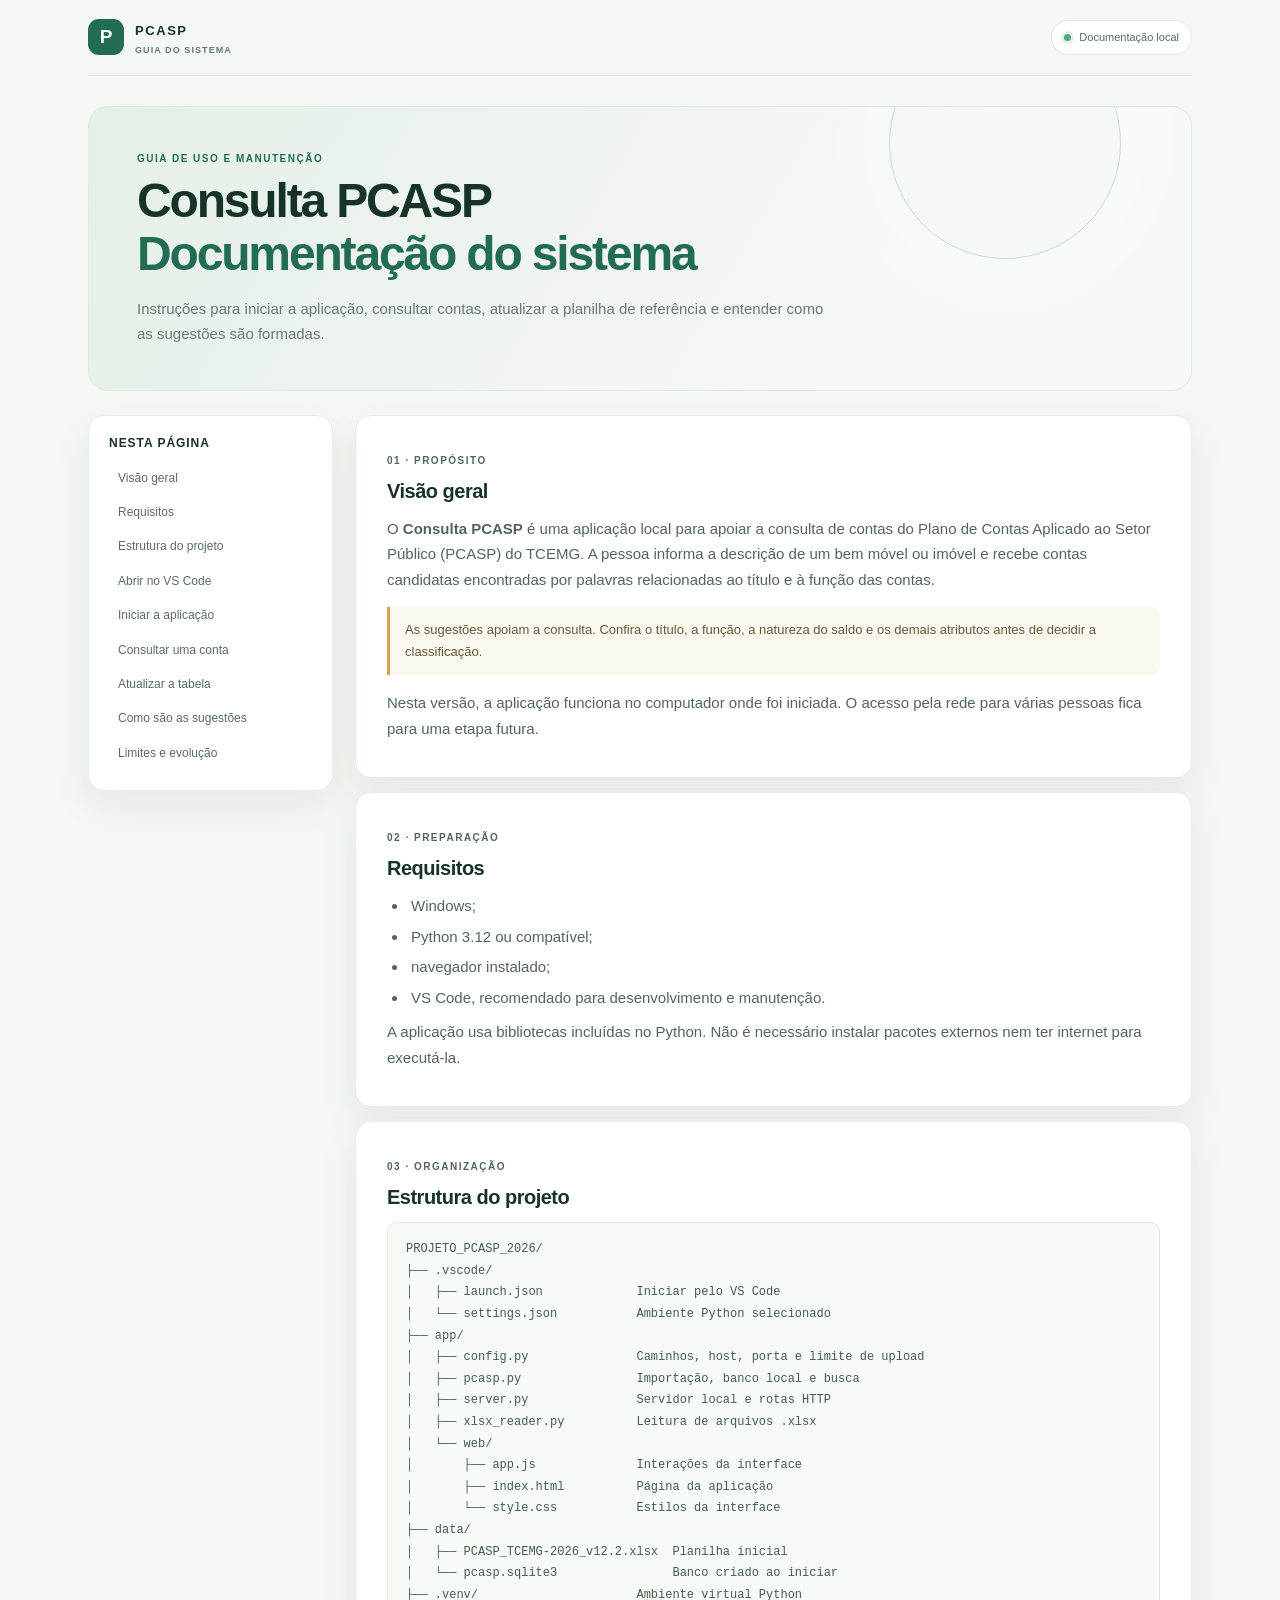
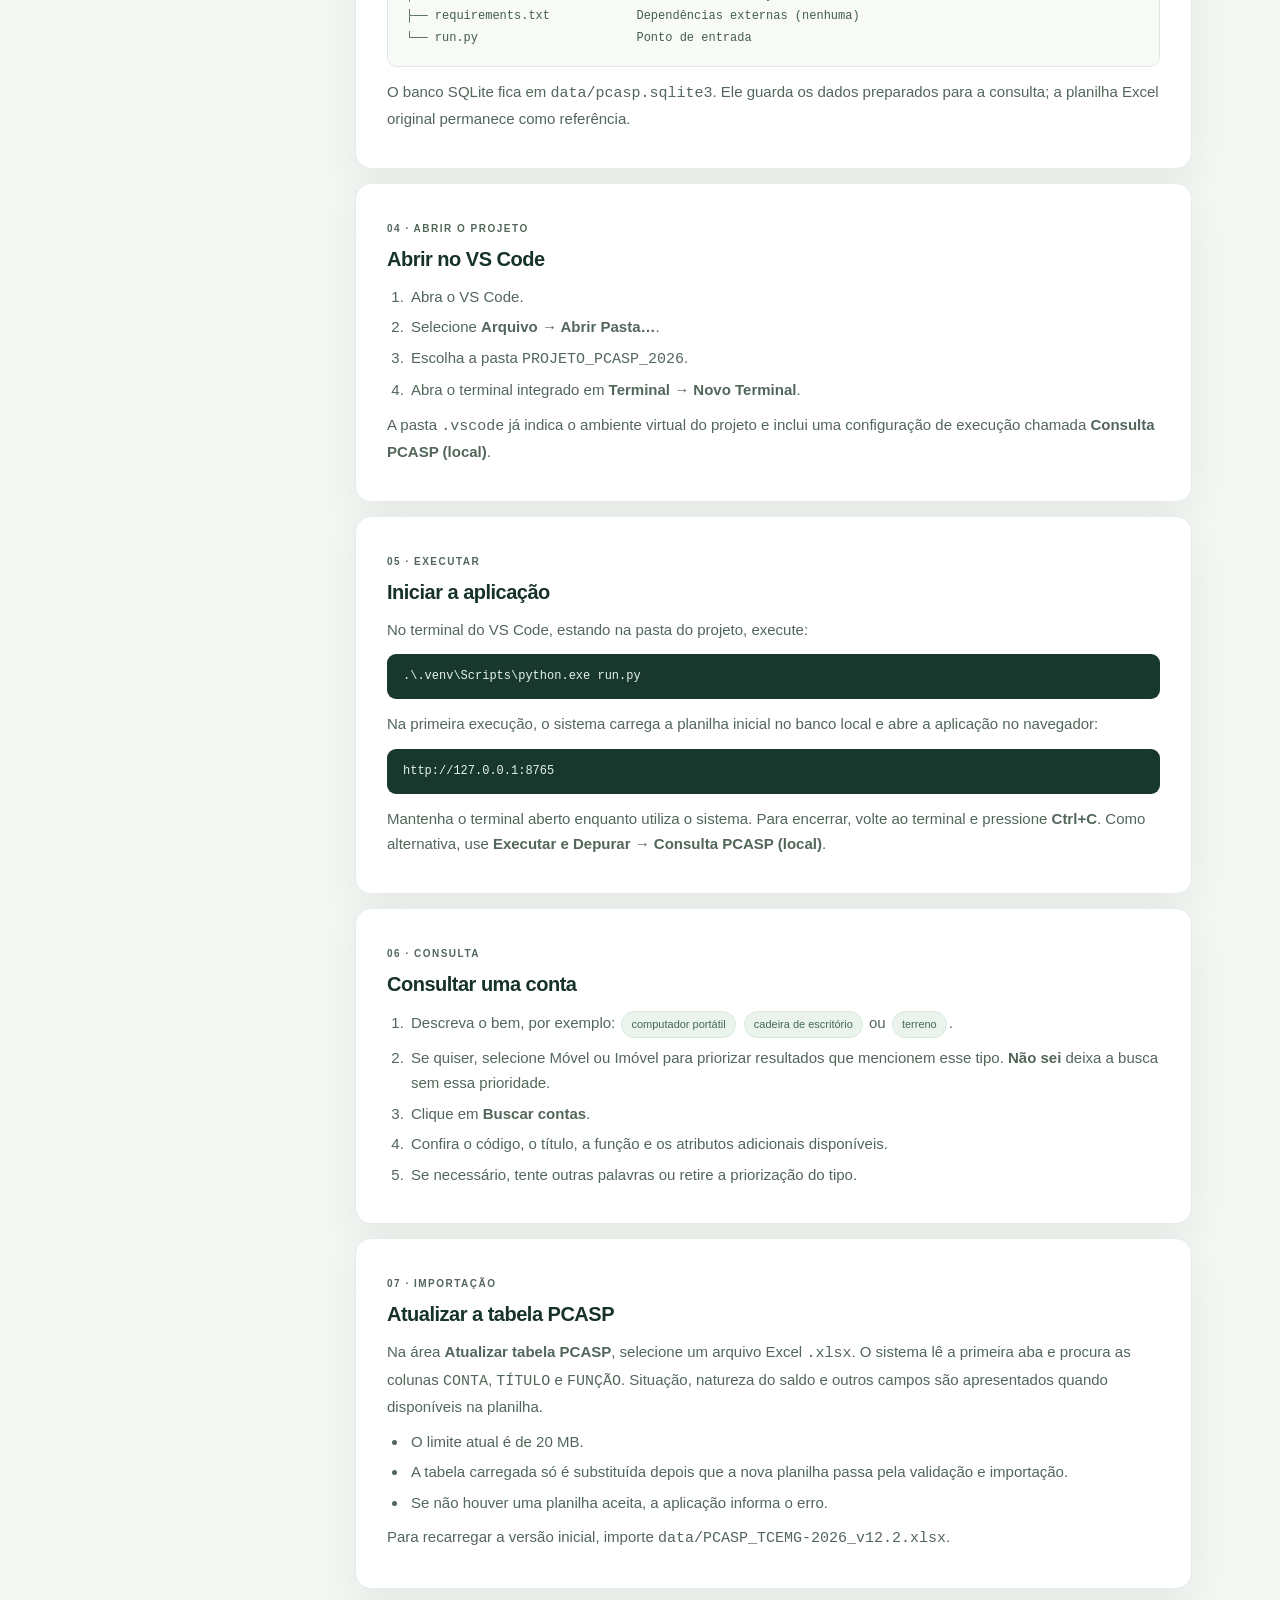
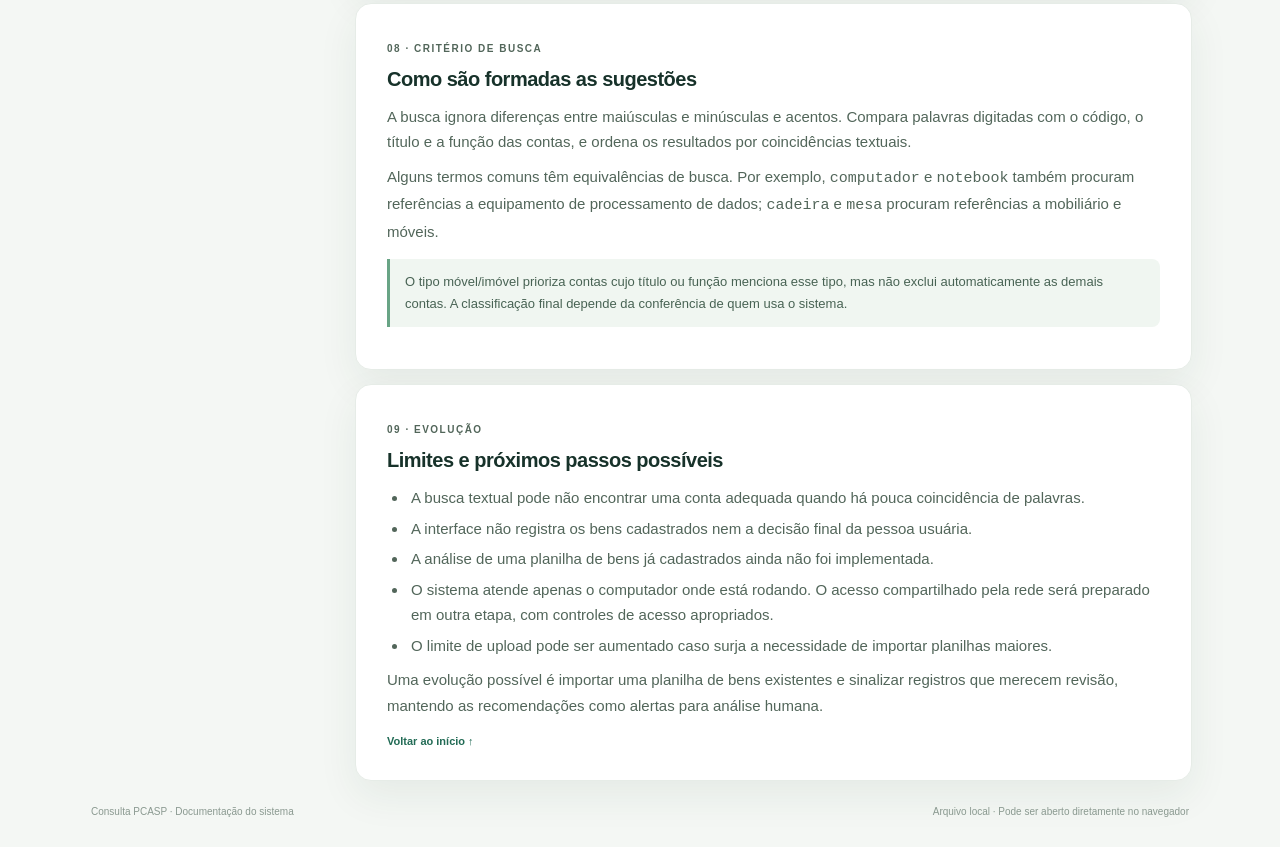
==== DOCUMENTACAO.html @ 6837db99 "Documentção" ====
<!doctype html>
<html lang="pt-BR">
<head>
  <meta charset="utf-8">
  <meta name="viewport" content="width=device-width, initial-scale=1">
  <meta name="theme-color" content="#f4f7f4">
  <title>Documentação | Consulta PCASP</title>
  <style>
    :root{--ink:#17322a;--green:#226b55;--muted:#687b71;--line:#dfe9e1;--paper:#fff;--bg:#f4f7f4;--soft:#eaf3ec;--gold:#d5a34c;--shadow:0 15px 40px #1c443012}
    *{box-sizing:border-box}html{scroll-behavior:smooth;scroll-padding-top:24px}body{margin:0;background:var(--bg);color:var(--ink);font:15px/1.7 "Segoe UI",Arial,sans-serif;-webkit-font-smoothing:antialiased}.layout{max-width:1160px;margin:auto;padding:0 28px}.topbar{height:76px;border-bottom:1px solid var(--line);display:flex;align-items:center;justify-content:space-between}.brand{display:flex;align-items:center;gap:11px;text-decoration:none;color:inherit}.mark{height:36px;width:36px;border-radius:11px;display:grid;place-items:center;background:var(--green);color:#fff;font-weight:800;font-size:19px}.brand-title{font-weight:800;letter-spacing:.12em;font-size:13px}.brand-sub{display:block;font-size:9px;letter-spacing:.12em;color:var(--muted);font-weight:700}.local{display:flex;align-items:center;gap:8px;font-size:11px;color:#557064;border:1px solid var(--line);border-radius:999px;background:#fff;padding:7px 12px}.dot{width:7px;height:7px;background:#52a77d;border-radius:50%;box-shadow:0 0 0 3px #e2f0e7}.hero{margin:30px 0 24px;padding:43px 48px;border-radius:20px;background:linear-gradient(120deg,#e4f0e6,#f6f8f4 72%);border:1px solid #dfebdf;position:relative;overflow:hidden}.hero:after{content:"";position:absolute;width:230px;height:230px;border:1px solid #c9ddce;border-radius:50%;right:70px;top:-80px;box-shadow:0 0 0 26px #ffffff22,0 0 0 52px #ffffff15}.eyebrow,.section-kicker{font-size:10px;text-transform:uppercase;letter-spacing:.15em;font-weight:800;color:var(--green);margin:0 0 8px}.hero h1{font-size:clamp(32px,5vw,48px);letter-spacing:-.045em;line-height:1.1;margin:0;max-width:700px}.hero h1 span{color:var(--green)}.hero p:last-child{max-width:690px;color:var(--muted);margin:15px 0 0}.content{display:grid;grid-template-columns:245px minmax(0,1fr);gap:22px;align-items:start}.nav,.doc-section{background:var(--paper);border:1px solid #e6ece7;border-radius:16px;box-shadow:var(--shadow)}.nav{position:sticky;top:18px;padding:20px}.nav h2{font:700 12px "Segoe UI",Arial,sans-serif;letter-spacing:.08em;margin:0 0 11px}.nav a{display:block;color:#596d62;text-decoration:none;font-size:12px;padding:7px 9px;border-radius:7px}.nav a:hover,.nav a:focus{background:var(--soft);color:var(--green);outline:0}.sections{display:grid;gap:14px}.doc-section{padding:27px 31px;scroll-margin-top:18px}.doc-section h2{font-size:20px;line-height:1.3;letter-spacing:-.025em;margin:0 0 12px}.doc-section h3{font-size:14px;margin:20px 0 7px}.doc-section p{margin:9px 0;color:#52665a}.doc-section ul,.doc-section ol{padding-left:21px;color:#52665a;margin:9px 0}.doc-section li{padding-left:3px;margin:5px 0}.note{border-left:3px solid var(--gold);background:#fbf8f0;padding:12px 15px;border-radius:0 8px 8px 0;color:#665938;font-size:13px;margin:15px 0}.tip{border-left:3px solid #68a485;background:#f0f6f1;padding:12px 15px;border-radius:0 8px 8px 0;color:#486354;font-size:13px;margin:15px 0}.tree{border:1px solid var(--line);background:#f8faf8;border-radius:10px;padding:16px 18px;overflow:auto;font:12px/1.8 Consolas,"Courier New",monospace;color:#425d4c}.code{display:block;overflow:auto;background:#18372d;color:#e4f2e7;border-radius:9px;padding:13px 16px;font:12px/1.6 Consolas,"Courier New",monospace;margin:12px 0}.pill{display:inline-block;background:var(--soft);border:1px solid #d8e8dc;border-radius:999px;padding:3px 9px;font-size:11px;color:#456b54;margin:2px}.footer{display:flex;justify-content:space-between;gap:15px;padding:22px 3px 35px;color:#8a9990;font-size:10px}.top-link{color:var(--green);font-size:11px;font-weight:700;text-decoration:none}.top-link:hover{text-decoration:underline}
    @media(max-width:780px){.layout{padding:0 16px}.hero{padding:32px 24px}.hero:after{right:-120px}.content{grid-template-columns:1fr}.nav{position:static;padding:16px}.nav-links{display:grid;grid-template-columns:repeat(2,minmax(0,1fr));gap:2px}.doc-section{padding:23px 21px}.footer{flex-direction:column}.topbar{height:66px}}
    @media print{body{background:#fff}.layout{max-width:none;padding:0}.topbar{height:58px}.hero,.nav,.doc-section{box-shadow:none}.content{display:block}.nav{display:none}.doc-section{break-inside:avoid;margin:10px 0}.hero:after,.local{display:none}.footer{padding-bottom:0}}
  </style>
</head>
<body>
  <div class="layout" id="topo">
    <header class="topbar">
      <a class="brand" href="#topo" aria-label="Consulta PCASP, início"><span class="mark">P</span><span><span class="brand-title">PCASP</span><span class="brand-sub">GUIA DO SISTEMA</span></span></a>
      <span class="local"><span class="dot"></span> Documentação local</span>
    </header>

    <section class="hero">
      <p class="eyebrow">GUIA DE USO E MANUTENÇÃO</p>
      <h1>Consulta PCASP<br><span>Documentação do sistema</span></h1>
      <p>Instruções para iniciar a aplicação, consultar contas, atualizar a planilha de referência e entender como as sugestões são formadas.</p>
    </section>

    <div class="content">
      <nav class="nav" aria-label="Navegação da documentação">
        <h2>NESTA PÁGINA</h2>
        <div class="nav-links">
          <a href="#visao-geral">Visão geral</a>
          <a href="#requisitos">Requisitos</a>
          <a href="#estrutura">Estrutura do projeto</a>
          <a href="#vs-code">Abrir no VS Code</a>
          <a href="#iniciar">Iniciar a aplicação</a>
          <a href="#consultar">Consultar uma conta</a>
          <a href="#atualizar">Atualizar a tabela</a>
          <a href="#sugestoes">Como são as sugestões</a>
          <a href="#limites">Limites e evolução</a>
        </div>
      </nav>

      <main class="sections">
        <section class="doc-section" id="visao-geral">
          <p class="section-kicker">01 · Propósito</p>
          <h2>Visão geral</h2>
          <p>O <strong>Consulta PCASP</strong> é uma aplicação local para apoiar a consulta de contas do Plano de Contas Aplicado ao Setor Público (PCASP) do TCEMG. A pessoa informa a descrição de um bem móvel ou imóvel e recebe contas candidatas encontradas por palavras relacionadas ao título e à função das contas.</p>
          <div class="note">As sugestões apoiam a consulta. Confira o título, a função, a natureza do saldo e os demais atributos antes de decidir a classificação.</div>
          <p>Nesta versão, a aplicação funciona no computador onde foi iniciada. O acesso pela rede para várias pessoas fica para uma etapa futura.</p>
        </section>

        <section class="doc-section" id="requisitos">
          <p class="section-kicker">02 · Preparação</p>
          <h2>Requisitos</h2>
          <ul><li>Windows;</li><li>Python 3.12 ou compatível;</li><li>navegador instalado;</li><li>VS Code, recomendado para desenvolvimento e manutenção.</li></ul>
          <p>A aplicação usa bibliotecas incluídas no Python. Não é necessário instalar pacotes externos nem ter internet para executá-la.</p>
        </section>

        <section class="doc-section" id="estrutura">
          <p class="section-kicker">03 · Organização</p>
          <h2>Estrutura do projeto</h2>
          <pre class="tree">PROJETO_PCASP_2026/
├── .vscode/
│   ├── launch.json             Iniciar pelo VS Code
│   └── settings.json           Ambiente Python selecionado
├── app/
│   ├── config.py               Caminhos, host, porta e limite de upload
│   ├── pcasp.py                Importação, banco local e busca
│   ├── server.py               Servidor local e rotas HTTP
│   ├── xlsx_reader.py          Leitura de arquivos .xlsx
│   └── web/
│       ├── app.js              Interações da interface
│       ├── index.html          Página da aplicação
│       └── style.css           Estilos da interface
├── data/
│   ├── PCASP_TCEMG-2026_v12.2.xlsx  Planilha inicial
│   └── pcasp.sqlite3                Banco criado ao iniciar
├── .venv/                      Ambiente virtual Python
├── requirements.txt            Dependências externas (nenhuma)
└── run.py                      Ponto de entrada</pre>
          <p>O banco SQLite fica em <code>data/pcasp.sqlite3</code>. Ele guarda os dados preparados para a consulta; a planilha Excel original permanece como referência.</p>
        </section>

        <section class="doc-section" id="vs-code">
          <p class="section-kicker">04 · Abrir o projeto</p>
          <h2>Abrir no VS Code</h2>
          <ol><li>Abra o VS Code.</li><li>Selecione <strong>Arquivo → Abrir Pasta…</strong>.</li><li>Escolha a pasta <code>PROJETO_PCASP_2026</code>.</li><li>Abra o terminal integrado em <strong>Terminal → Novo Terminal</strong>.</li></ol>
          <p>A pasta <code>.vscode</code> já indica o ambiente virtual do projeto e inclui uma configuração de execução chamada <strong>Consulta PCASP (local)</strong>.</p>
        </section>

        <section class="doc-section" id="iniciar">
          <p class="section-kicker">05 · Executar</p>
          <h2>Iniciar a aplicação</h2>
          <p>No terminal do VS Code, estando na pasta do projeto, execute:</p>
          <code class="code">.\.venv\Scripts\python.exe run.py</code>
          <p>Na primeira execução, o sistema carrega a planilha inicial no banco local e abre a aplicação no navegador:</p>
          <code class="code">http://127.0.0.1:8765</code>
          <p>Mantenha o terminal aberto enquanto utiliza o sistema. Para encerrar, volte ao terminal e pressione <strong>Ctrl+C</strong>. Como alternativa, use <strong>Executar e Depurar → Consulta PCASP (local)</strong>.</p>
        </section>

        <section class="doc-section" id="consultar">
          <p class="section-kicker">06 · Consulta</p>
          <h2>Consultar uma conta</h2>
          <ol><li>Descreva o bem, por exemplo: <span class="pill">computador portátil</span> <span class="pill">cadeira de escritório</span> ou <span class="pill">terreno</span>.</li><li>Se quiser, selecione Móvel ou Imóvel para priorizar resultados que mencionem esse tipo. <strong>Não sei</strong> deixa a busca sem essa prioridade.</li><li>Clique em <strong>Buscar contas</strong>.</li><li>Confira o código, o título, a função e os atributos adicionais disponíveis.</li><li>Se necessário, tente outras palavras ou retire a priorização do tipo.</li></ol>
        </section>

        <section class="doc-section" id="atualizar">
          <p class="section-kicker">07 · Importação</p>
          <h2>Atualizar a tabela PCASP</h2>
          <p>Na área <strong>Atualizar tabela PCASP</strong>, selecione um arquivo Excel <code>.xlsx</code>. O sistema lê a primeira aba e procura as colunas <code>CONTA</code>, <code>TÍTULO</code> e <code>FUNÇÃO</code>. Situação, natureza do saldo e outros campos são apresentados quando disponíveis na planilha.</p>
          <ul><li>O limite atual é de 20 MB.</li><li>A tabela carregada só é substituída depois que a nova planilha passa pela validação e importação.</li><li>Se não houver uma planilha aceita, a aplicação informa o erro.</li></ul>
          <p>Para recarregar a versão inicial, importe <code>data/PCASP_TCEMG-2026_v12.2.xlsx</code>.</p>
        </section>

        <section class="doc-section" id="sugestoes">
          <p class="section-kicker">08 · Critério de busca</p>
          <h2>Como são formadas as sugestões</h2>
          <p>A busca ignora diferenças entre maiúsculas e minúsculas e acentos. Compara palavras digitadas com o código, o título e a função das contas, e ordena os resultados por coincidências textuais.</p>
          <p>Alguns termos comuns têm equivalências de busca. Por exemplo, <code>computador</code> e <code>notebook</code> também procuram referências a equipamento de processamento de dados; <code>cadeira</code> e <code>mesa</code> procuram referências a mobiliário e móveis.</p>
          <div class="tip">O tipo móvel/imóvel prioriza contas cujo título ou função menciona esse tipo, mas não exclui automaticamente as demais contas. A classificação final depende da conferência de quem usa o sistema.</div>
        </section>

        <section class="doc-section" id="limites">
          <p class="section-kicker">09 · Evolução</p>
          <h2>Limites e próximos passos possíveis</h2>
          <ul><li>A busca textual pode não encontrar uma conta adequada quando há pouca coincidência de palavras.</li><li>A interface não registra os bens cadastrados nem a decisão final da pessoa usuária.</li><li>A análise de uma planilha de bens já cadastrados ainda não foi implementada.</li><li>O sistema atende apenas o computador onde está rodando. O acesso compartilhado pela rede será preparado em outra etapa, com controles de acesso apropriados.</li><li>O limite de upload pode ser aumentado caso surja a necessidade de importar planilhas maiores.</li></ul>
          <p>Uma evolução possível é importar uma planilha de bens existentes e sinalizar registros que merecem revisão, mantendo as recomendações como alertas para análise humana.</p>
          <a class="top-link" href="#topo">Voltar ao início ↑</a>
        </section>
      </main>
    </div>

    <footer class="footer"><span>Consulta PCASP · Documentação do sistema</span><span>Arquivo local · Pode ser aberto diretamente no navegador</span></footer>
  </div>
</body>
</html>
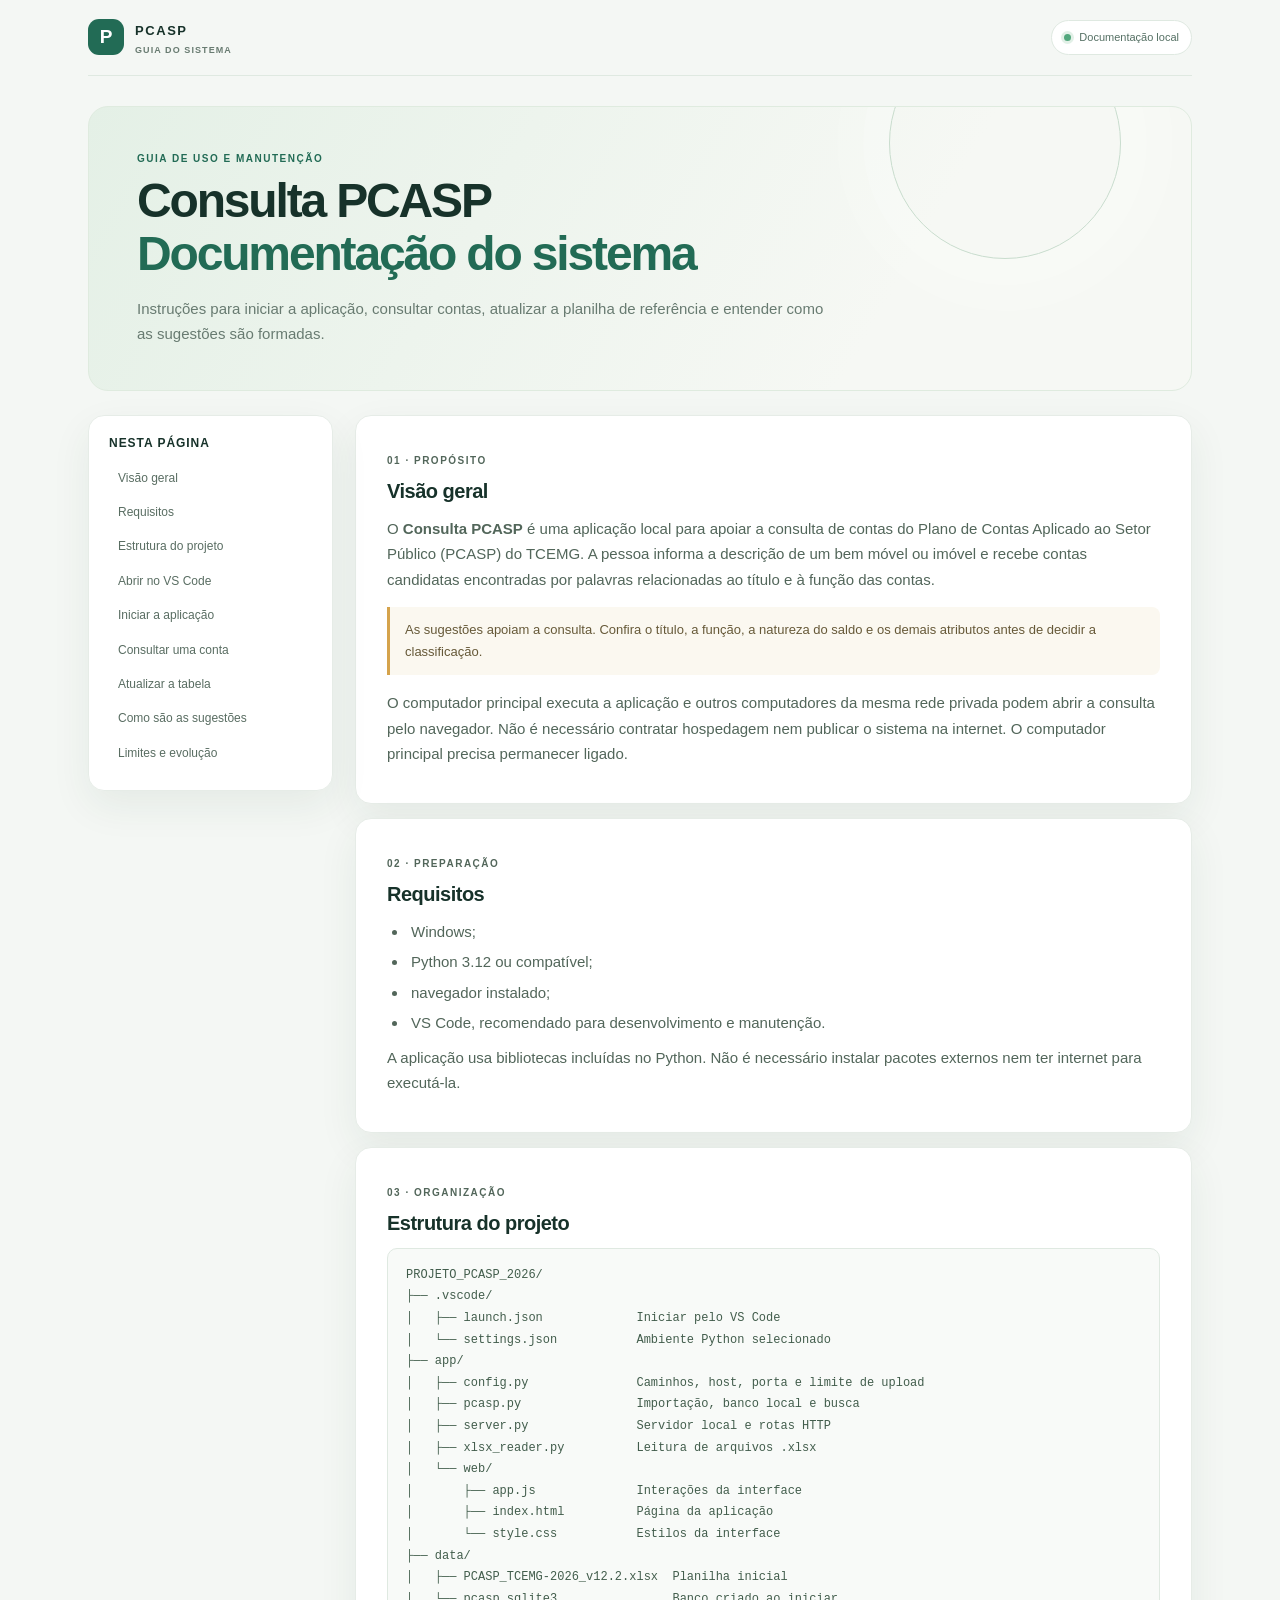
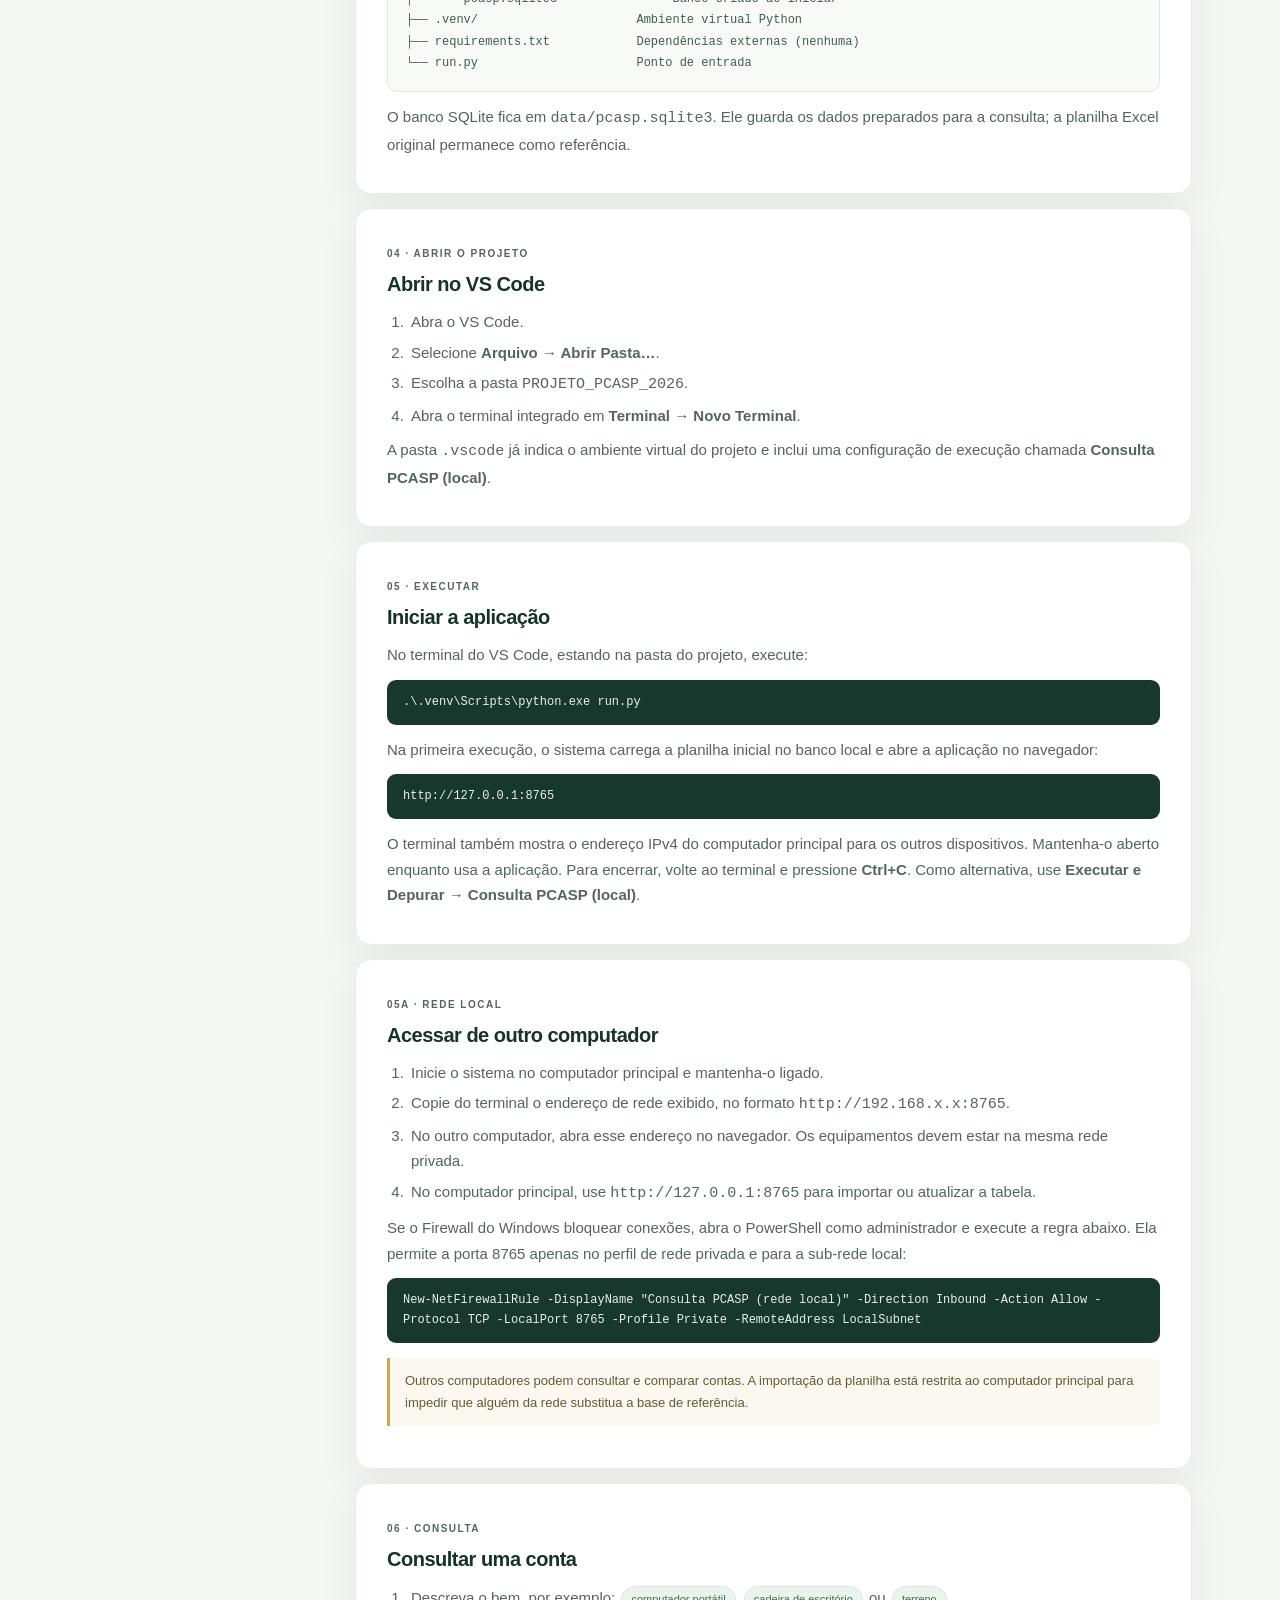
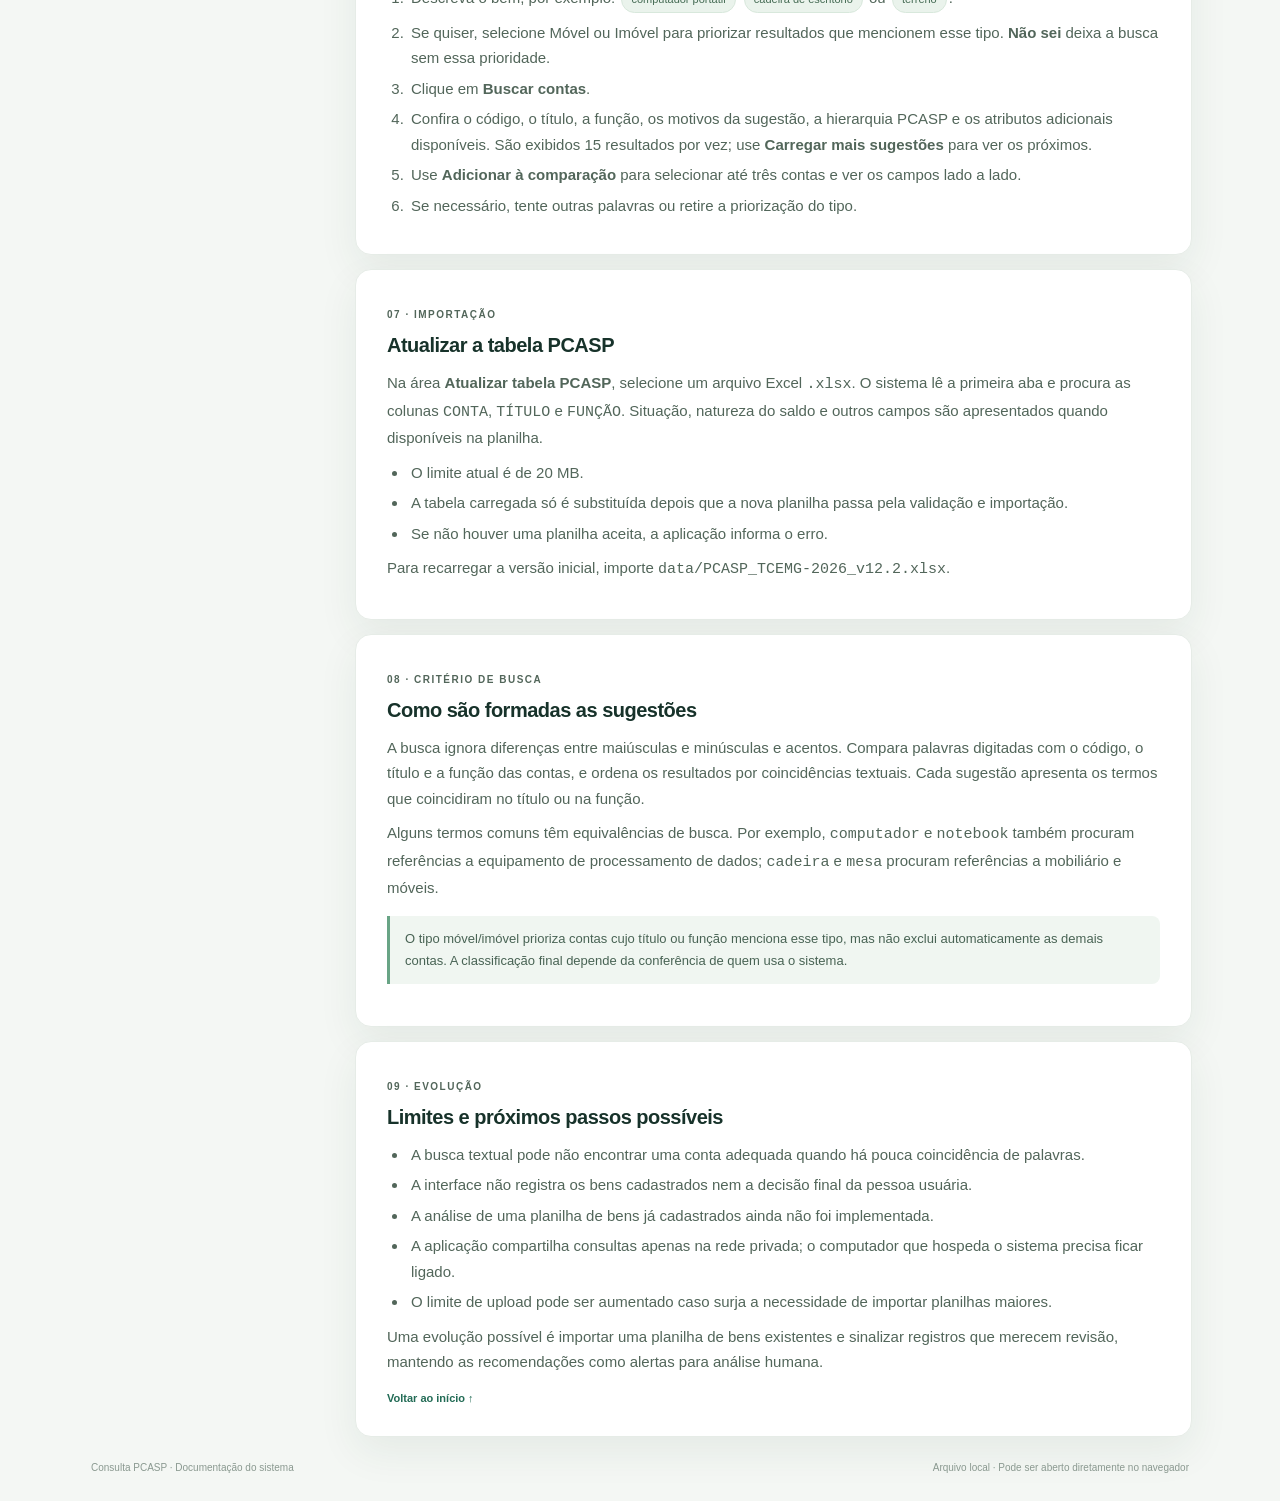
==== commit ce2fb7f2: "documentação e comparação entre contas" ====
--- a/DOCUMENTACAO.html
+++ b/DOCUMENTACAO.html
@@ -47,7 +47,7 @@
           <h2>Visão geral</h2>
           <p>O <strong>Consulta PCASP</strong> é uma aplicação local para apoiar a consulta de contas do Plano de Contas Aplicado ao Setor Público (PCASP) do TCEMG. A pessoa informa a descrição de um bem móvel ou imóvel e recebe contas candidatas encontradas por palavras relacionadas ao título e à função das contas.</p>
           <div class="note">As sugestões apoiam a consulta. Confira o título, a função, a natureza do saldo e os demais atributos antes de decidir a classificação.</div>
-          <p>Nesta versão, a aplicação funciona no computador onde foi iniciada. O acesso pela rede para várias pessoas fica para uma etapa futura.</p>
+          <p>O computador principal executa a aplicação e outros computadores da mesma rede privada podem abrir a consulta pelo navegador. Não é necessário contratar hospedagem nem publicar o sistema na internet. O computador principal precisa permanecer ligado.</p>
         </section>
 
         <section class="doc-section" id="requisitos">
@@ -96,13 +96,22 @@
           <code class="code">.\.venv\Scripts\python.exe run.py</code>
           <p>Na primeira execução, o sistema carrega a planilha inicial no banco local e abre a aplicação no navegador:</p>
           <code class="code">http://127.0.0.1:8765</code>
-          <p>Mantenha o terminal aberto enquanto utiliza o sistema. Para encerrar, volte ao terminal e pressione <strong>Ctrl+C</strong>. Como alternativa, use <strong>Executar e Depurar → Consulta PCASP (local)</strong>.</p>
+          <p>O terminal também mostra o endereço IPv4 do computador principal para os outros dispositivos. Mantenha-o aberto enquanto usa a aplicação. Para encerrar, volte ao terminal e pressione <strong>Ctrl+C</strong>. Como alternativa, use <strong>Executar e Depurar → Consulta PCASP (local)</strong>.</p>
+        </section>
+
+        <section class="doc-section" id="rede">
+          <p class="section-kicker">05A · Rede local</p>
+          <h2>Acessar de outro computador</h2>
+          <ol><li>Inicie o sistema no computador principal e mantenha-o ligado.</li><li>Copie do terminal o endereço de rede exibido, no formato <code>http://192.168.x.x:8765</code>.</li><li>No outro computador, abra esse endereço no navegador. Os equipamentos devem estar na mesma rede privada.</li><li>No computador principal, use <code>http://127.0.0.1:8765</code> para importar ou atualizar a tabela.</li></ol>
+          <p>Se o Firewall do Windows bloquear conexões, abra o PowerShell como administrador e execute a regra abaixo. Ela permite a porta 8765 apenas no perfil de rede privada e para a sub-rede local:</p>
+          <code class="code">New-NetFirewallRule -DisplayName "Consulta PCASP (rede local)" -Direction Inbound -Action Allow -Protocol TCP -LocalPort 8765 -Profile Private -RemoteAddress LocalSubnet</code>
+          <div class="note">Outros computadores podem consultar e comparar contas. A importação da planilha está restrita ao computador principal para impedir que alguém da rede substitua a base de referência.</div>
         </section>
 
         <section class="doc-section" id="consultar">
           <p class="section-kicker">06 · Consulta</p>
           <h2>Consultar uma conta</h2>
-          <ol><li>Descreva o bem, por exemplo: <span class="pill">computador portátil</span> <span class="pill">cadeira de escritório</span> ou <span class="pill">terreno</span>.</li><li>Se quiser, selecione Móvel ou Imóvel para priorizar resultados que mencionem esse tipo. <strong>Não sei</strong> deixa a busca sem essa prioridade.</li><li>Clique em <strong>Buscar contas</strong>.</li><li>Confira o código, o título, a função e os atributos adicionais disponíveis.</li><li>Se necessário, tente outras palavras ou retire a priorização do tipo.</li></ol>
+          <ol><li>Descreva o bem, por exemplo: <span class="pill">computador portátil</span> <span class="pill">cadeira de escritório</span> ou <span class="pill">terreno</span>.</li><li>Se quiser, selecione Móvel ou Imóvel para priorizar resultados que mencionem esse tipo. <strong>Não sei</strong> deixa a busca sem essa prioridade.</li><li>Clique em <strong>Buscar contas</strong>.</li><li>Confira o código, o título, a função, os motivos da sugestão, a hierarquia PCASP e os atributos adicionais disponíveis. São exibidos 15 resultados por vez; use <strong>Carregar mais sugestões</strong> para ver os próximos.</li><li>Use <strong>Adicionar à comparação</strong> para selecionar até três contas e ver os campos lado a lado.</li><li>Se necessário, tente outras palavras ou retire a priorização do tipo.</li></ol>
         </section>
 
         <section class="doc-section" id="atualizar">
@@ -116,7 +125,7 @@
         <section class="doc-section" id="sugestoes">
           <p class="section-kicker">08 · Critério de busca</p>
           <h2>Como são formadas as sugestões</h2>
-          <p>A busca ignora diferenças entre maiúsculas e minúsculas e acentos. Compara palavras digitadas com o código, o título e a função das contas, e ordena os resultados por coincidências textuais.</p>
+          <p>A busca ignora diferenças entre maiúsculas e minúsculas e acentos. Compara palavras digitadas com o código, o título e a função das contas, e ordena os resultados por coincidências textuais. Cada sugestão apresenta os termos que coincidiram no título ou na função.</p>
           <p>Alguns termos comuns têm equivalências de busca. Por exemplo, <code>computador</code> e <code>notebook</code> também procuram referências a equipamento de processamento de dados; <code>cadeira</code> e <code>mesa</code> procuram referências a mobiliário e móveis.</p>
           <div class="tip">O tipo móvel/imóvel prioriza contas cujo título ou função menciona esse tipo, mas não exclui automaticamente as demais contas. A classificação final depende da conferência de quem usa o sistema.</div>
         </section>
@@ -124,7 +133,7 @@
         <section class="doc-section" id="limites">
           <p class="section-kicker">09 · Evolução</p>
           <h2>Limites e próximos passos possíveis</h2>
-          <ul><li>A busca textual pode não encontrar uma conta adequada quando há pouca coincidência de palavras.</li><li>A interface não registra os bens cadastrados nem a decisão final da pessoa usuária.</li><li>A análise de uma planilha de bens já cadastrados ainda não foi implementada.</li><li>O sistema atende apenas o computador onde está rodando. O acesso compartilhado pela rede será preparado em outra etapa, com controles de acesso apropriados.</li><li>O limite de upload pode ser aumentado caso surja a necessidade de importar planilhas maiores.</li></ul>
+          <ul><li>A busca textual pode não encontrar uma conta adequada quando há pouca coincidência de palavras.</li><li>A interface não registra os bens cadastrados nem a decisão final da pessoa usuária.</li><li>A análise de uma planilha de bens já cadastrados ainda não foi implementada.</li><li>A aplicação compartilha consultas apenas na rede privada; o computador que hospeda o sistema precisa ficar ligado.</li><li>O limite de upload pode ser aumentado caso surja a necessidade de importar planilhas maiores.</li></ul>
           <p>Uma evolução possível é importar uma planilha de bens existentes e sinalizar registros que merecem revisão, mantendo as recomendações como alertas para análise humana.</p>
           <a class="top-link" href="#topo">Voltar ao início ↑</a>
         </section>
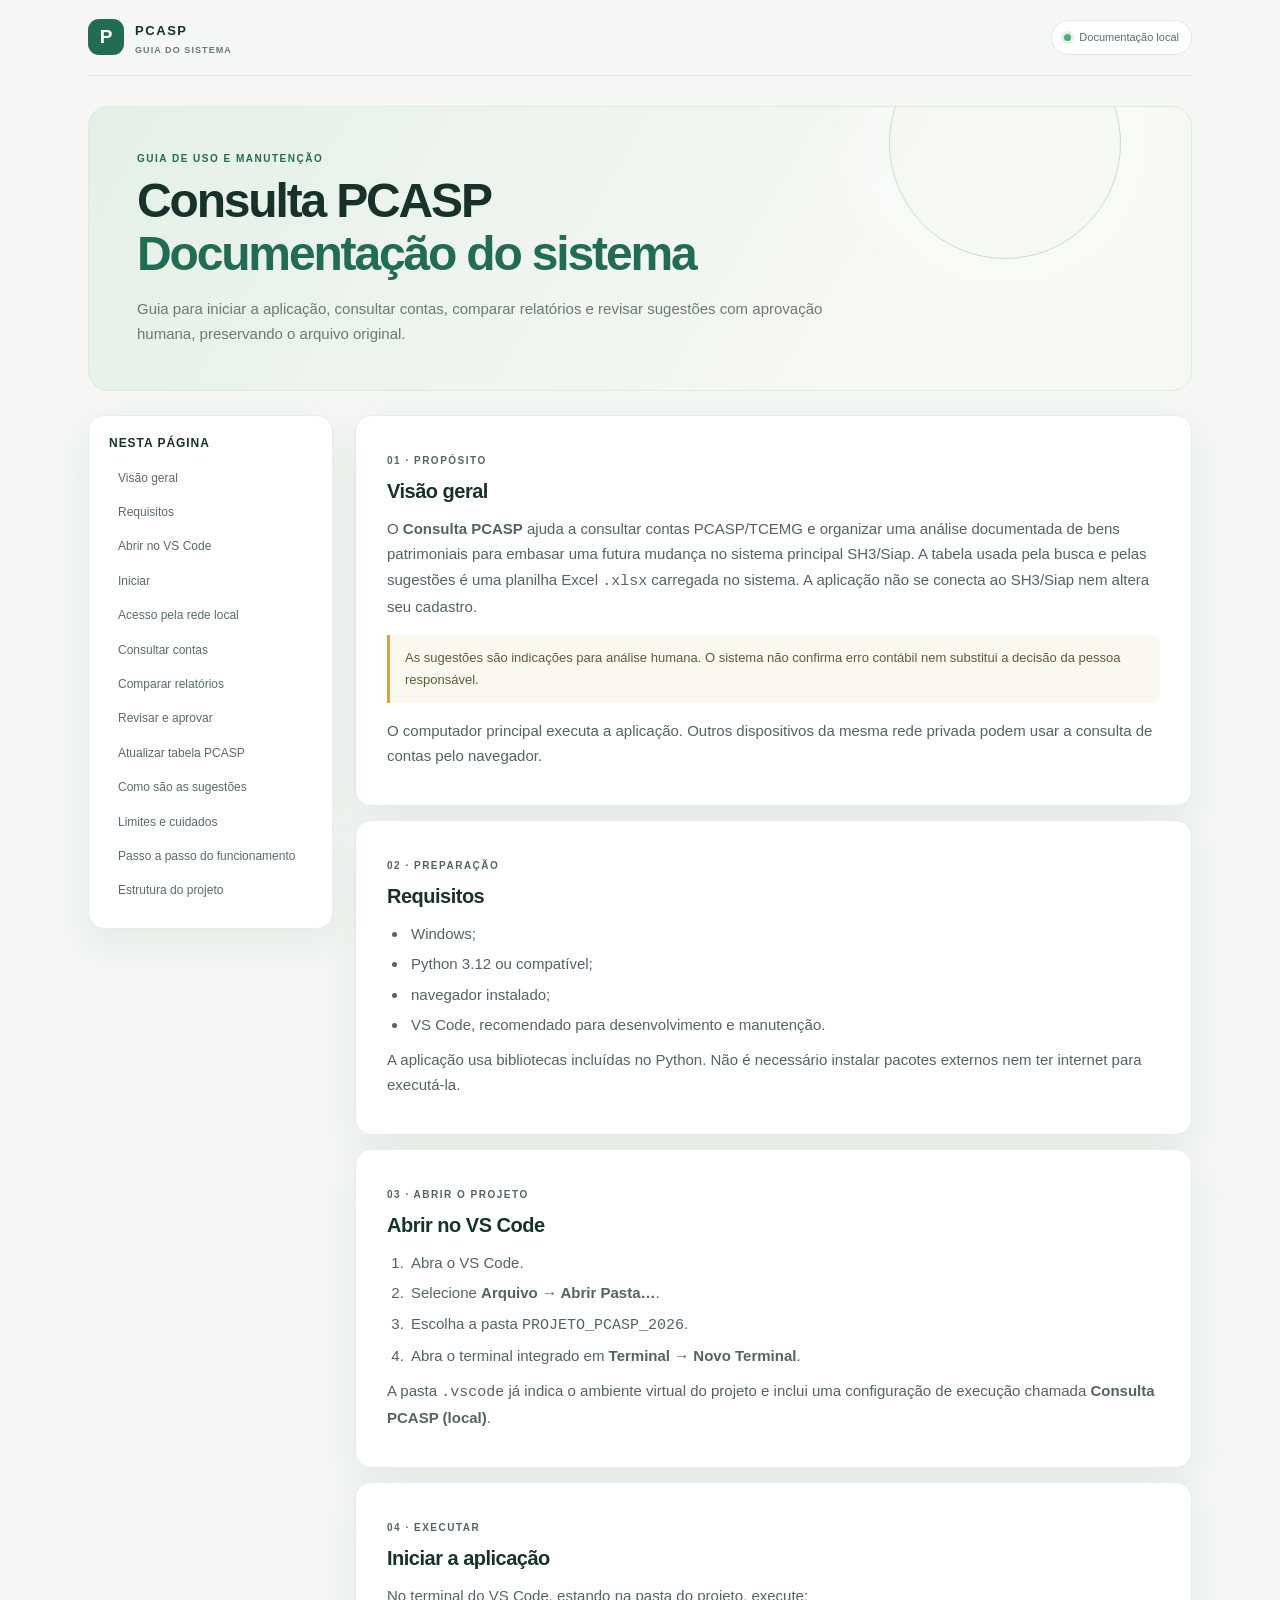
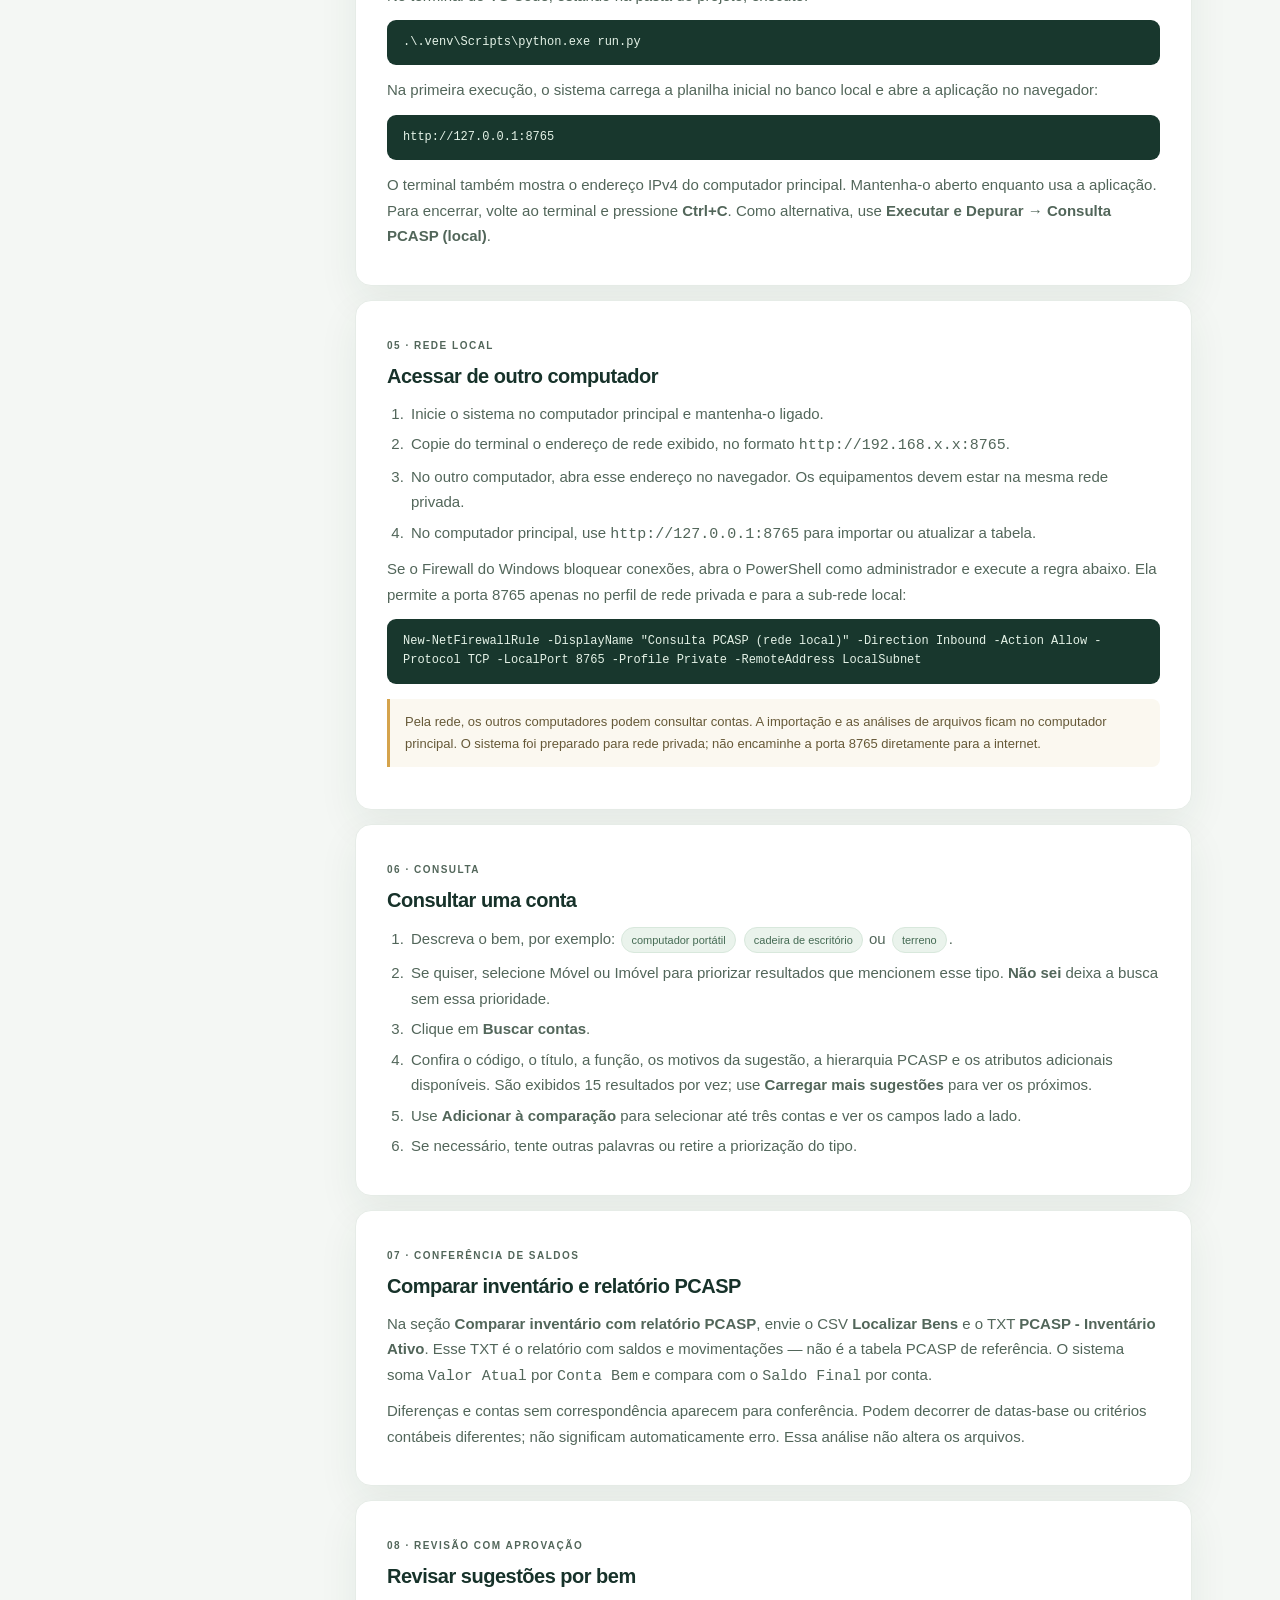
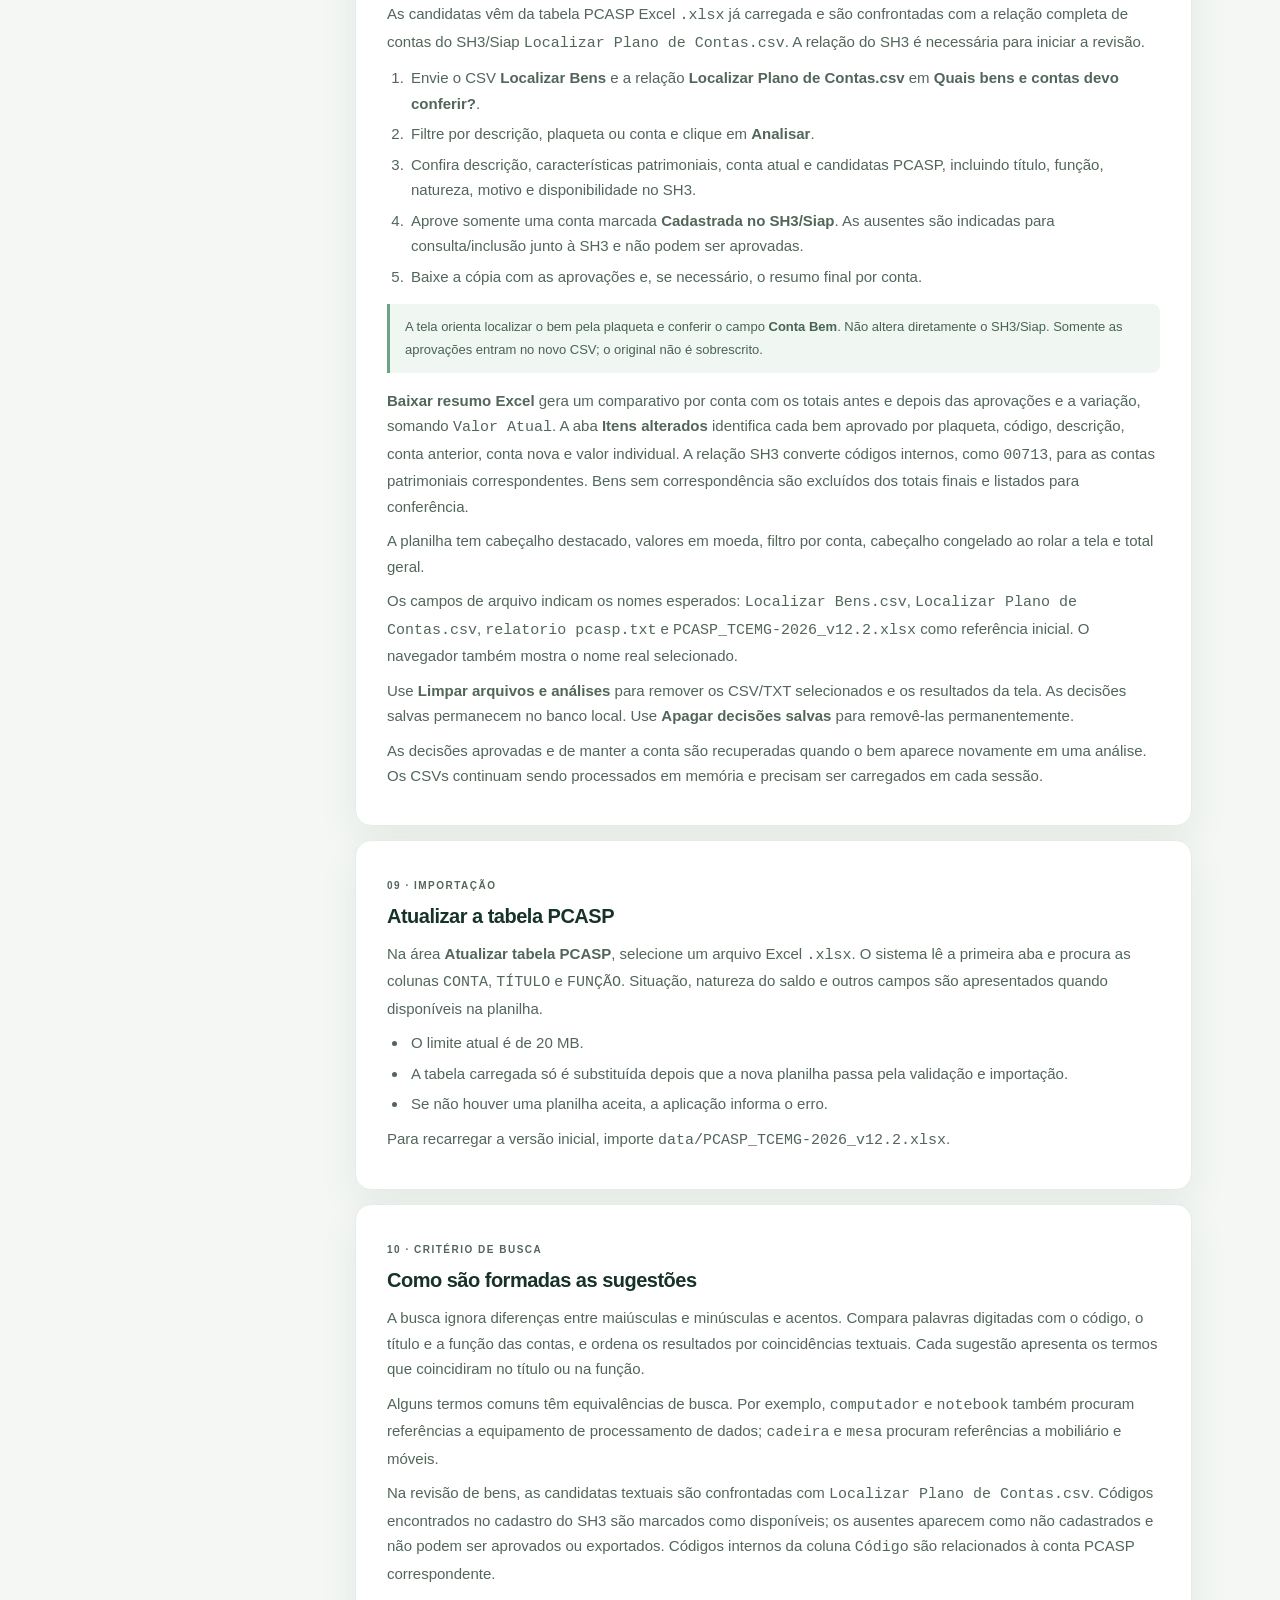
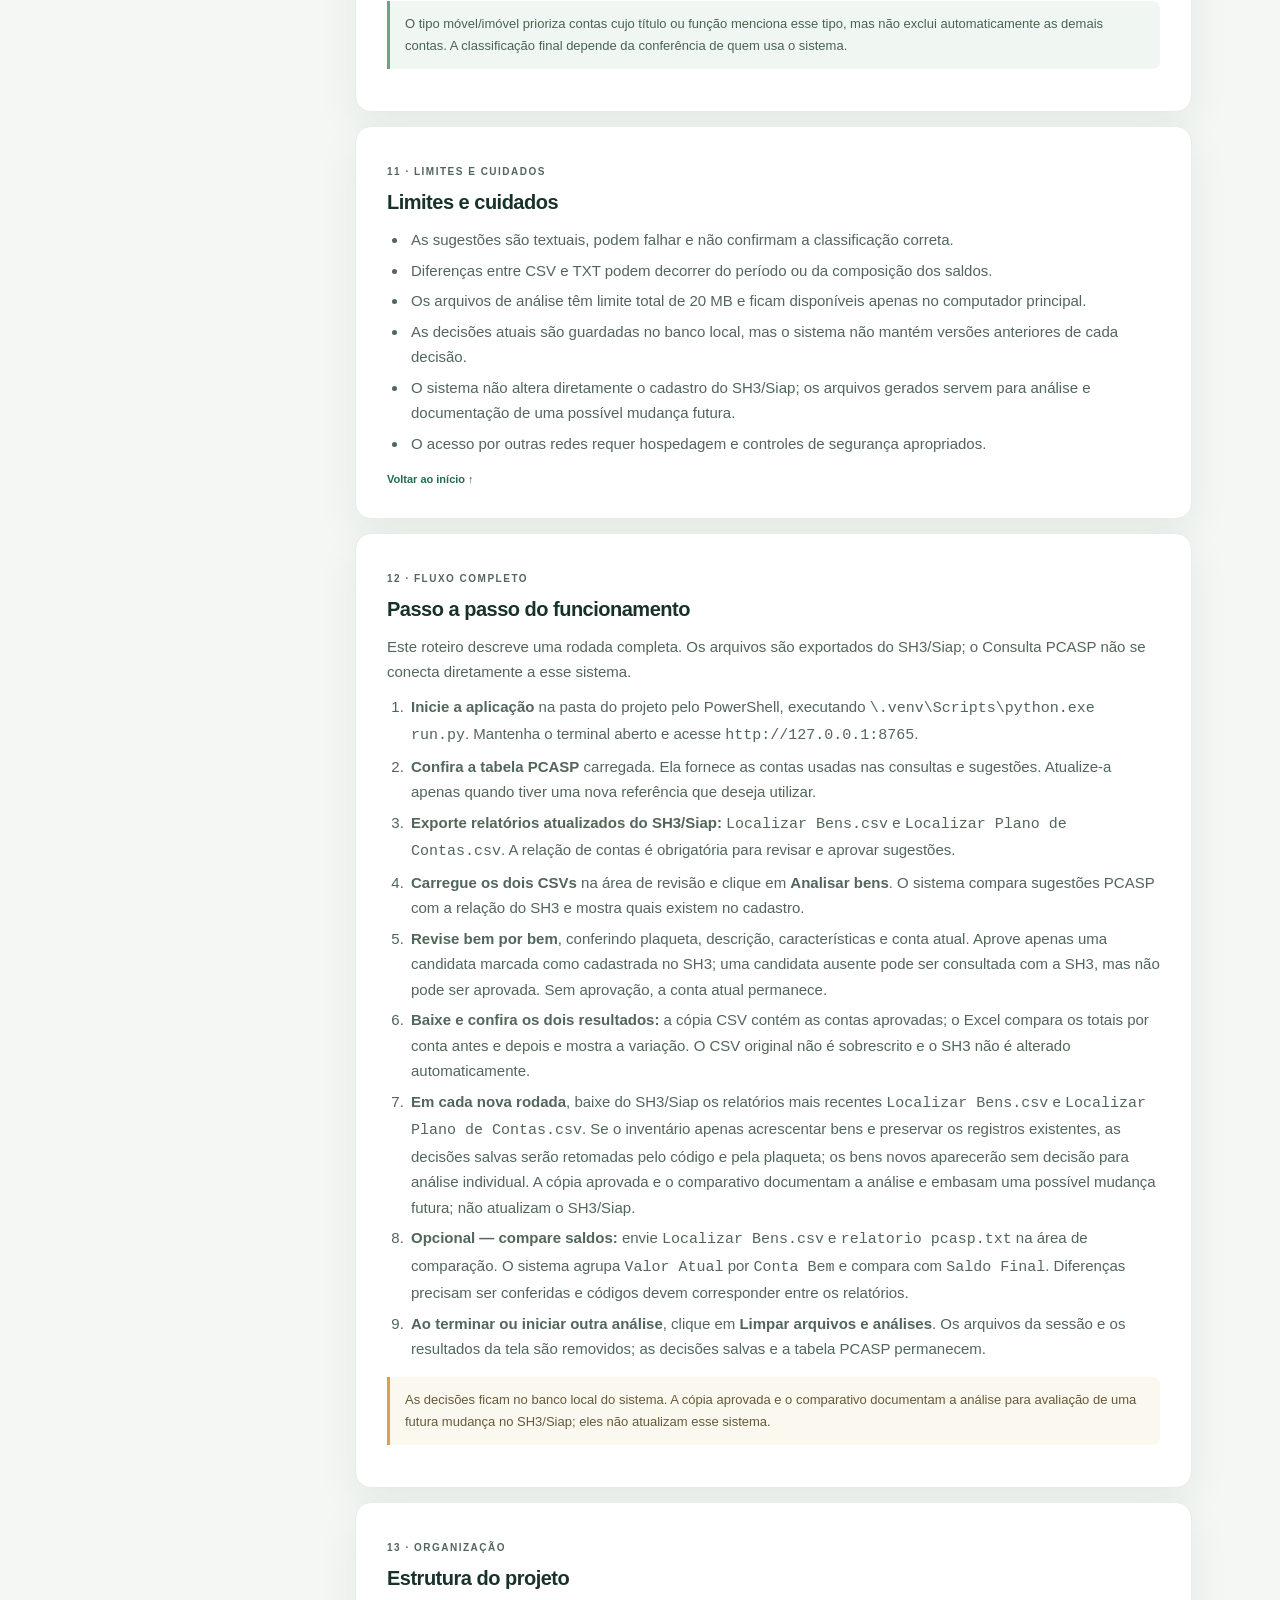
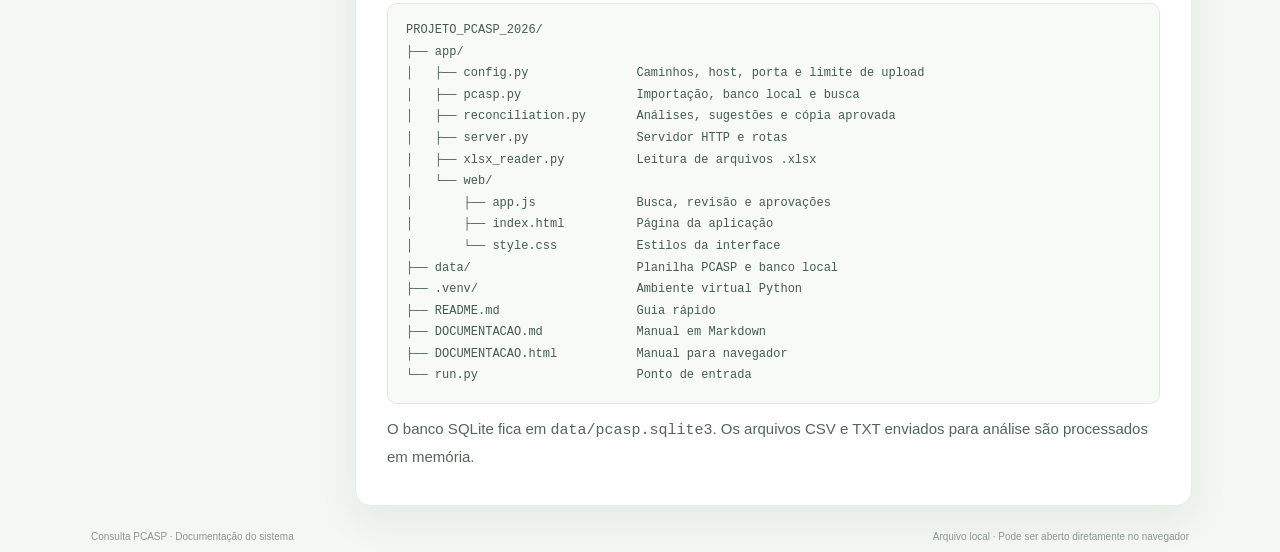
==== commit 16bf3497: "feat: adiciona documentação e comparação entre contas" ====
--- a/DOCUMENTACAO.html
+++ b/DOCUMENTACAO.html
@@ -22,7 +22,7 @@
     <section class="hero">
       <p class="eyebrow">GUIA DE USO E MANUTENÇÃO</p>
       <h1>Consulta PCASP<br><span>Documentação do sistema</span></h1>
-      <p>Instruções para iniciar a aplicação, consultar contas, atualizar a planilha de referência e entender como as sugestões são formadas.</p>
+      <p>Guia para iniciar a aplicação, consultar contas, comparar relatórios e revisar sugestões com aprovação humana, preservando o arquivo original.</p>
     </section>
 
     <div class="content">
@@ -31,13 +31,17 @@
         <div class="nav-links">
           <a href="#visao-geral">Visão geral</a>
           <a href="#requisitos">Requisitos</a>
+          <a href="#vs-code">Abrir no VS Code</a>
+          <a href="#iniciar">Iniciar</a>
+          <a href="#rede">Acesso pela rede local</a>
+          <a href="#consultar">Consultar contas</a>
+          <a href="#comparar">Comparar relatórios</a>
+          <a href="#revisar">Revisar e aprovar</a>
+          <a href="#atualizar">Atualizar tabela PCASP</a>
+          <a href="#sugestoes">Como são as sugestões</a>
+          <a href="#limites">Limites e cuidados</a>
+          <a href="#passo-a-passo">Passo a passo do funcionamento</a>
           <a href="#estrutura">Estrutura do projeto</a>
-          <a href="#vs-code">Abrir no VS Code</a>
-          <a href="#iniciar">Iniciar a aplicação</a>
-          <a href="#consultar">Consultar uma conta</a>
-          <a href="#atualizar">Atualizar a tabela</a>
-          <a href="#sugestoes">Como são as sugestões</a>
-          <a href="#limites">Limites e evolução</a>
         </div>
       </nav>
 
@@ -45,9 +49,9 @@
         <section class="doc-section" id="visao-geral">
           <p class="section-kicker">01 · Propósito</p>
           <h2>Visão geral</h2>
-          <p>O <strong>Consulta PCASP</strong> é uma aplicação local para apoiar a consulta de contas do Plano de Contas Aplicado ao Setor Público (PCASP) do TCEMG. A pessoa informa a descrição de um bem móvel ou imóvel e recebe contas candidatas encontradas por palavras relacionadas ao título e à função das contas.</p>
-          <div class="note">As sugestões apoiam a consulta. Confira o título, a função, a natureza do saldo e os demais atributos antes de decidir a classificação.</div>
-          <p>O computador principal executa a aplicação e outros computadores da mesma rede privada podem abrir a consulta pelo navegador. Não é necessário contratar hospedagem nem publicar o sistema na internet. O computador principal precisa permanecer ligado.</p>
+          <p>O <strong>Consulta PCASP</strong> ajuda a consultar contas PCASP/TCEMG e organizar uma análise documentada de bens patrimoniais para embasar uma futura mudança no sistema principal SH3/Siap. A tabela usada pela busca e pelas sugestões é uma planilha Excel <code>.xlsx</code> carregada no sistema. A aplicação não se conecta ao SH3/Siap nem altera seu cadastro.</p>
+          <div class="note">As sugestões são indicações para análise humana. O sistema não confirma erro contábil nem substitui a decisão da pessoa responsável.</div>
+          <p>O computador principal executa a aplicação. Outros dispositivos da mesma rede privada podem usar a consulta de contas pelo navegador.</p>
         </section>
 
         <section class="doc-section" id="requisitos">
@@ -57,55 +61,30 @@
           <p>A aplicação usa bibliotecas incluídas no Python. Não é necessário instalar pacotes externos nem ter internet para executá-la.</p>
         </section>
 
-        <section class="doc-section" id="estrutura">
-          <p class="section-kicker">03 · Organização</p>
-          <h2>Estrutura do projeto</h2>
-          <pre class="tree">PROJETO_PCASP_2026/
-├── .vscode/
-│   ├── launch.json             Iniciar pelo VS Code
-│   └── settings.json           Ambiente Python selecionado
-├── app/
-│   ├── config.py               Caminhos, host, porta e limite de upload
-│   ├── pcasp.py                Importação, banco local e busca
-│   ├── server.py               Servidor local e rotas HTTP
-│   ├── xlsx_reader.py          Leitura de arquivos .xlsx
-│   └── web/
-│       ├── app.js              Interações da interface
-│       ├── index.html          Página da aplicação
-│       └── style.css           Estilos da interface
-├── data/
-│   ├── PCASP_TCEMG-2026_v12.2.xlsx  Planilha inicial
-│   └── pcasp.sqlite3                Banco criado ao iniciar
-├── .venv/                      Ambiente virtual Python
-├── requirements.txt            Dependências externas (nenhuma)
-└── run.py                      Ponto de entrada</pre>
-          <p>O banco SQLite fica em <code>data/pcasp.sqlite3</code>. Ele guarda os dados preparados para a consulta; a planilha Excel original permanece como referência.</p>
-        </section>
-
         <section class="doc-section" id="vs-code">
-          <p class="section-kicker">04 · Abrir o projeto</p>
+          <p class="section-kicker">03 · Abrir o projeto</p>
           <h2>Abrir no VS Code</h2>
           <ol><li>Abra o VS Code.</li><li>Selecione <strong>Arquivo → Abrir Pasta…</strong>.</li><li>Escolha a pasta <code>PROJETO_PCASP_2026</code>.</li><li>Abra o terminal integrado em <strong>Terminal → Novo Terminal</strong>.</li></ol>
           <p>A pasta <code>.vscode</code> já indica o ambiente virtual do projeto e inclui uma configuração de execução chamada <strong>Consulta PCASP (local)</strong>.</p>
         </section>
 
         <section class="doc-section" id="iniciar">
-          <p class="section-kicker">05 · Executar</p>
+          <p class="section-kicker">04 · Executar</p>
           <h2>Iniciar a aplicação</h2>
           <p>No terminal do VS Code, estando na pasta do projeto, execute:</p>
           <code class="code">.\.venv\Scripts\python.exe run.py</code>
           <p>Na primeira execução, o sistema carrega a planilha inicial no banco local e abre a aplicação no navegador:</p>
           <code class="code">http://127.0.0.1:8765</code>
-          <p>O terminal também mostra o endereço IPv4 do computador principal para os outros dispositivos. Mantenha-o aberto enquanto usa a aplicação. Para encerrar, volte ao terminal e pressione <strong>Ctrl+C</strong>. Como alternativa, use <strong>Executar e Depurar → Consulta PCASP (local)</strong>.</p>
+          <p>O terminal também mostra o endereço IPv4 do computador principal. Mantenha-o aberto enquanto usa a aplicação. Para encerrar, volte ao terminal e pressione <strong>Ctrl+C</strong>. Como alternativa, use <strong>Executar e Depurar → Consulta PCASP (local)</strong>.</p>
         </section>
 
         <section class="doc-section" id="rede">
-          <p class="section-kicker">05A · Rede local</p>
+          <p class="section-kicker">05 · Rede local</p>
           <h2>Acessar de outro computador</h2>
           <ol><li>Inicie o sistema no computador principal e mantenha-o ligado.</li><li>Copie do terminal o endereço de rede exibido, no formato <code>http://192.168.x.x:8765</code>.</li><li>No outro computador, abra esse endereço no navegador. Os equipamentos devem estar na mesma rede privada.</li><li>No computador principal, use <code>http://127.0.0.1:8765</code> para importar ou atualizar a tabela.</li></ol>
           <p>Se o Firewall do Windows bloquear conexões, abra o PowerShell como administrador e execute a regra abaixo. Ela permite a porta 8765 apenas no perfil de rede privada e para a sub-rede local:</p>
           <code class="code">New-NetFirewallRule -DisplayName "Consulta PCASP (rede local)" -Direction Inbound -Action Allow -Protocol TCP -LocalPort 8765 -Profile Private -RemoteAddress LocalSubnet</code>
-          <div class="note">Outros computadores podem consultar e comparar contas. A importação da planilha está restrita ao computador principal para impedir que alguém da rede substitua a base de referência.</div>
+          <div class="note">Pela rede, os outros computadores podem consultar contas. A importação e as análises de arquivos ficam no computador principal. O sistema foi preparado para rede privada; não encaminhe a porta 8765 diretamente para a internet.</div>
         </section>
 
         <section class="doc-section" id="consultar">
@@ -114,8 +93,28 @@
           <ol><li>Descreva o bem, por exemplo: <span class="pill">computador portátil</span> <span class="pill">cadeira de escritório</span> ou <span class="pill">terreno</span>.</li><li>Se quiser, selecione Móvel ou Imóvel para priorizar resultados que mencionem esse tipo. <strong>Não sei</strong> deixa a busca sem essa prioridade.</li><li>Clique em <strong>Buscar contas</strong>.</li><li>Confira o código, o título, a função, os motivos da sugestão, a hierarquia PCASP e os atributos adicionais disponíveis. São exibidos 15 resultados por vez; use <strong>Carregar mais sugestões</strong> para ver os próximos.</li><li>Use <strong>Adicionar à comparação</strong> para selecionar até três contas e ver os campos lado a lado.</li><li>Se necessário, tente outras palavras ou retire a priorização do tipo.</li></ol>
         </section>
 
+        <section class="doc-section" id="comparar">
+          <p class="section-kicker">07 · Conferência de saldos</p>
+          <h2>Comparar inventário e relatório PCASP</h2>
+          <p>Na seção <strong>Comparar inventário com relatório PCASP</strong>, envie o CSV <strong>Localizar Bens</strong> e o TXT <strong>PCASP - Inventário Ativo</strong>. Esse TXT é o relatório com saldos e movimentações — não é a tabela PCASP de referência. O sistema soma <code>Valor Atual</code> por <code>Conta Bem</code> e compara com o <code>Saldo Final</code> por conta.</p>
+          <p>Diferenças e contas sem correspondência aparecem para conferência. Podem decorrer de datas-base ou critérios contábeis diferentes; não significam automaticamente erro. Essa análise não altera os arquivos.</p>
+        </section>
+
+        <section class="doc-section" id="revisar">
+          <p class="section-kicker">08 · Revisão com aprovação</p>
+          <h2>Revisar sugestões por bem</h2>
+          <p>As candidatas vêm da tabela PCASP Excel <code>.xlsx</code> já carregada e são confrontadas com a relação completa de contas do SH3/Siap <code>Localizar Plano de Contas.csv</code>. A relação do SH3 é necessária para iniciar a revisão.</p>
+          <ol><li>Envie o CSV <strong>Localizar Bens</strong> e a relação <strong>Localizar Plano de Contas.csv</strong> em <strong>Quais bens e contas devo conferir?</strong>.</li><li>Filtre por descrição, plaqueta ou conta e clique em <strong>Analisar</strong>.</li><li>Confira descrição, características patrimoniais, conta atual e candidatas PCASP, incluindo título, função, natureza, motivo e disponibilidade no SH3.</li><li>Aprove somente uma conta marcada <strong>Cadastrada no SH3/Siap</strong>. As ausentes são indicadas para consulta/inclusão junto à SH3 e não podem ser aprovadas.</li><li>Baixe a cópia com as aprovações e, se necessário, o resumo final por conta.</li></ol>
+          <div class="tip">A tela orienta localizar o bem pela plaqueta e conferir o campo <strong>Conta Bem</strong>. Não altera diretamente o SH3/Siap. Somente as aprovações entram no novo CSV; o original não é sobrescrito.</div>
+          <p><strong>Baixar resumo Excel</strong> gera um comparativo por conta com os totais antes e depois das aprovações e a variação, somando <code>Valor Atual</code>. A aba <strong>Itens alterados</strong> identifica cada bem aprovado por plaqueta, código, descrição, conta anterior, conta nova e valor individual. A relação SH3 converte códigos internos, como <code>00713</code>, para as contas patrimoniais correspondentes. Bens sem correspondência são excluídos dos totais finais e listados para conferência.</p>
+          <p>A planilha tem cabeçalho destacado, valores em moeda, filtro por conta, cabeçalho congelado ao rolar a tela e total geral.</p>
+          <p>Os campos de arquivo indicam os nomes esperados: <code>Localizar Bens.csv</code>, <code>Localizar Plano de Contas.csv</code>, <code>relatorio pcasp.txt</code> e <code>PCASP_TCEMG-2026_v12.2.xlsx</code> como referência inicial. O navegador também mostra o nome real selecionado.</p>
+          <p>Use <strong>Limpar arquivos e análises</strong> para remover os CSV/TXT selecionados e os resultados da tela. As decisões salvas permanecem no banco local. Use <strong>Apagar decisões salvas</strong> para removê-las permanentemente.</p>
+          <p>As decisões aprovadas e de manter a conta são recuperadas quando o bem aparece novamente em uma análise. Os CSVs continuam sendo processados em memória e precisam ser carregados em cada sessão.</p>
+        </section>
+
         <section class="doc-section" id="atualizar">
-          <p class="section-kicker">07 · Importação</p>
+          <p class="section-kicker">09 · Importação</p>
           <h2>Atualizar a tabela PCASP</h2>
           <p>Na área <strong>Atualizar tabela PCASP</strong>, selecione um arquivo Excel <code>.xlsx</code>. O sistema lê a primeira aba e procura as colunas <code>CONTA</code>, <code>TÍTULO</code> e <code>FUNÇÃO</code>. Situação, natureza do saldo e outros campos são apresentados quando disponíveis na planilha.</p>
           <ul><li>O limite atual é de 20 MB.</li><li>A tabela carregada só é substituída depois que a nova planilha passa pela validação e importação.</li><li>Se não houver uma planilha aceita, a aplicação informa o erro.</li></ul>
@@ -123,19 +122,58 @@
         </section>
 
         <section class="doc-section" id="sugestoes">
-          <p class="section-kicker">08 · Critério de busca</p>
+          <p class="section-kicker">10 · Critério de busca</p>
           <h2>Como são formadas as sugestões</h2>
           <p>A busca ignora diferenças entre maiúsculas e minúsculas e acentos. Compara palavras digitadas com o código, o título e a função das contas, e ordena os resultados por coincidências textuais. Cada sugestão apresenta os termos que coincidiram no título ou na função.</p>
           <p>Alguns termos comuns têm equivalências de busca. Por exemplo, <code>computador</code> e <code>notebook</code> também procuram referências a equipamento de processamento de dados; <code>cadeira</code> e <code>mesa</code> procuram referências a mobiliário e móveis.</p>
+          <p>Na revisão de bens, as candidatas textuais são confrontadas com <code>Localizar Plano de Contas.csv</code>. Códigos encontrados no cadastro do SH3 são marcados como disponíveis; os ausentes aparecem como não cadastrados e não podem ser aprovados ou exportados. Códigos internos da coluna <code>Código</code> são relacionados à conta PCASP correspondente.</p>
           <div class="tip">O tipo móvel/imóvel prioriza contas cujo título ou função menciona esse tipo, mas não exclui automaticamente as demais contas. A classificação final depende da conferência de quem usa o sistema.</div>
         </section>
 
         <section class="doc-section" id="limites">
-          <p class="section-kicker">09 · Evolução</p>
-          <h2>Limites e próximos passos possíveis</h2>
-          <ul><li>A busca textual pode não encontrar uma conta adequada quando há pouca coincidência de palavras.</li><li>A interface não registra os bens cadastrados nem a decisão final da pessoa usuária.</li><li>A análise de uma planilha de bens já cadastrados ainda não foi implementada.</li><li>A aplicação compartilha consultas apenas na rede privada; o computador que hospeda o sistema precisa ficar ligado.</li><li>O limite de upload pode ser aumentado caso surja a necessidade de importar planilhas maiores.</li></ul>
-          <p>Uma evolução possível é importar uma planilha de bens existentes e sinalizar registros que merecem revisão, mantendo as recomendações como alertas para análise humana.</p>
+          <p class="section-kicker">11 · Limites e cuidados</p>
+          <h2>Limites e cuidados</h2>
+          <ul><li>As sugestões são textuais, podem falhar e não confirmam a classificação correta.</li><li>Diferenças entre CSV e TXT podem decorrer do período ou da composição dos saldos.</li><li>Os arquivos de análise têm limite total de 20 MB e ficam disponíveis apenas no computador principal.</li><li>As decisões atuais são guardadas no banco local, mas o sistema não mantém versões anteriores de cada decisão.</li><li>O sistema não altera diretamente o cadastro do SH3/Siap; os arquivos gerados servem para análise e documentação de uma possível mudança futura.</li><li>O acesso por outras redes requer hospedagem e controles de segurança apropriados.</li></ul>
           <a class="top-link" href="#topo">Voltar ao início ↑</a>
+        </section>
+        <section class="doc-section" id="passo-a-passo">
+          <p class="section-kicker">12 · Fluxo completo</p>
+          <h2>Passo a passo do funcionamento</h2>
+          <p>Este roteiro descreve uma rodada completa. Os arquivos são exportados do SH3/Siap; o Consulta PCASP não se conecta diretamente a esse sistema.</p>
+          <ol>
+            <li><strong>Inicie a aplicação</strong> na pasta do projeto pelo PowerShell, executando <code>\.venv\Scripts\python.exe run.py</code>. Mantenha o terminal aberto e acesse <code>http://127.0.0.1:8765</code>.</li>
+            <li><strong>Confira a tabela PCASP</strong> carregada. Ela fornece as contas usadas nas consultas e sugestões. Atualize-a apenas quando tiver uma nova referência que deseja utilizar.</li>
+            <li><strong>Exporte relatórios atualizados do SH3/Siap:</strong> <code>Localizar Bens.csv</code> e <code>Localizar Plano de Contas.csv</code>. A relação de contas é obrigatória para revisar e aprovar sugestões.</li>
+            <li><strong>Carregue os dois CSVs</strong> na área de revisão e clique em <strong>Analisar bens</strong>. O sistema compara sugestões PCASP com a relação do SH3 e mostra quais existem no cadastro.</li>
+            <li><strong>Revise bem por bem</strong>, conferindo plaqueta, descrição, características e conta atual. Aprove apenas uma candidata marcada como cadastrada no SH3; uma candidata ausente pode ser consultada com a SH3, mas não pode ser aprovada. Sem aprovação, a conta atual permanece.</li>
+            <li><strong>Baixe e confira os dois resultados:</strong> a cópia CSV contém as contas aprovadas; o Excel compara os totais por conta antes e depois e mostra a variação. O CSV original não é sobrescrito e o SH3 não é alterado automaticamente.</li>
+            <li><strong>Em cada nova rodada</strong>, baixe do SH3/Siap os relatórios mais recentes <code>Localizar Bens.csv</code> e <code>Localizar Plano de Contas.csv</code>. Se o inventário apenas acrescentar bens e preservar os registros existentes, as decisões salvas serão retomadas pelo código e pela plaqueta; os bens novos aparecerão sem decisão para análise individual. A cópia aprovada e o comparativo documentam a análise e embasam uma possível mudança futura; não atualizam o SH3/Siap.</li>
+            <li><strong>Opcional — compare saldos:</strong> envie <code>Localizar Bens.csv</code> e <code>relatorio pcasp.txt</code> na área de comparação. O sistema agrupa <code>Valor Atual</code> por <code>Conta Bem</code> e compara com <code>Saldo Final</code>. Diferenças precisam ser conferidas e códigos devem corresponder entre os relatórios.</li>
+            <li><strong>Ao terminar ou iniciar outra análise</strong>, clique em <strong>Limpar arquivos e análises</strong>. Os arquivos da sessão e os resultados da tela são removidos; as decisões salvas e a tabela PCASP permanecem.</li>
+          </ol>
+          <div class="note">As decisões ficam no banco local do sistema. A cópia aprovada e o comparativo documentam a análise para avaliação de uma futura mudança no SH3/Siap; eles não atualizam esse sistema.</div>
+        </section>
+        <section class="doc-section" id="estrutura">
+          <p class="section-kicker">13 · Organização</p>
+          <h2>Estrutura do projeto</h2>
+          <pre class="tree">PROJETO_PCASP_2026/
+├── app/
+│   ├── config.py               Caminhos, host, porta e limite de upload
+│   ├── pcasp.py                Importação, banco local e busca
+│   ├── reconciliation.py       Análises, sugestões e cópia aprovada
+│   ├── server.py               Servidor HTTP e rotas
+│   ├── xlsx_reader.py          Leitura de arquivos .xlsx
+│   └── web/
+│       ├── app.js              Busca, revisão e aprovações
+│       ├── index.html          Página da aplicação
+│       └── style.css           Estilos da interface
+├── data/                       Planilha PCASP e banco local
+├── .venv/                      Ambiente virtual Python
+├── README.md                   Guia rápido
+├── DOCUMENTACAO.md             Manual em Markdown
+├── DOCUMENTACAO.html           Manual para navegador
+└── run.py                      Ponto de entrada</pre>
+          <p>O banco SQLite fica em <code>data/pcasp.sqlite3</code>. Os arquivos CSV e TXT enviados para análise são processados em memória.</p>
         </section>
       </main>
     </div>
